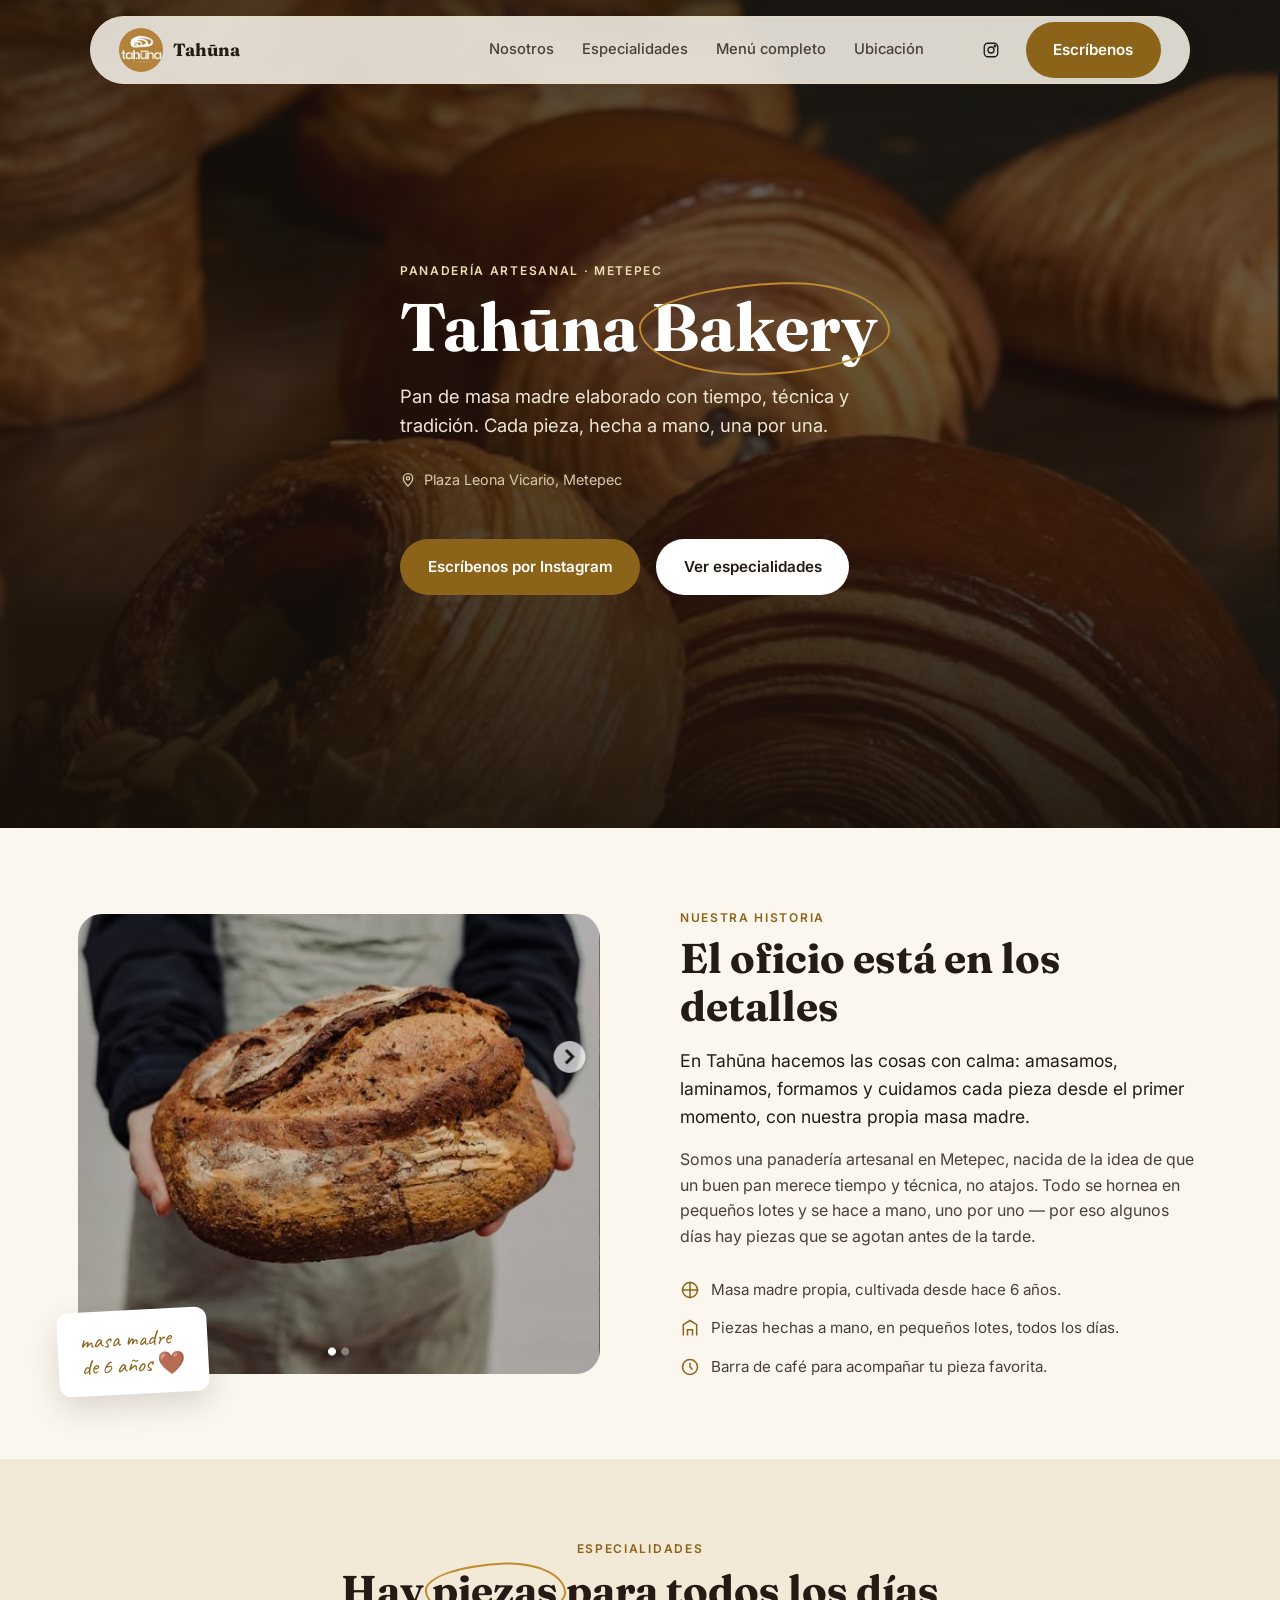
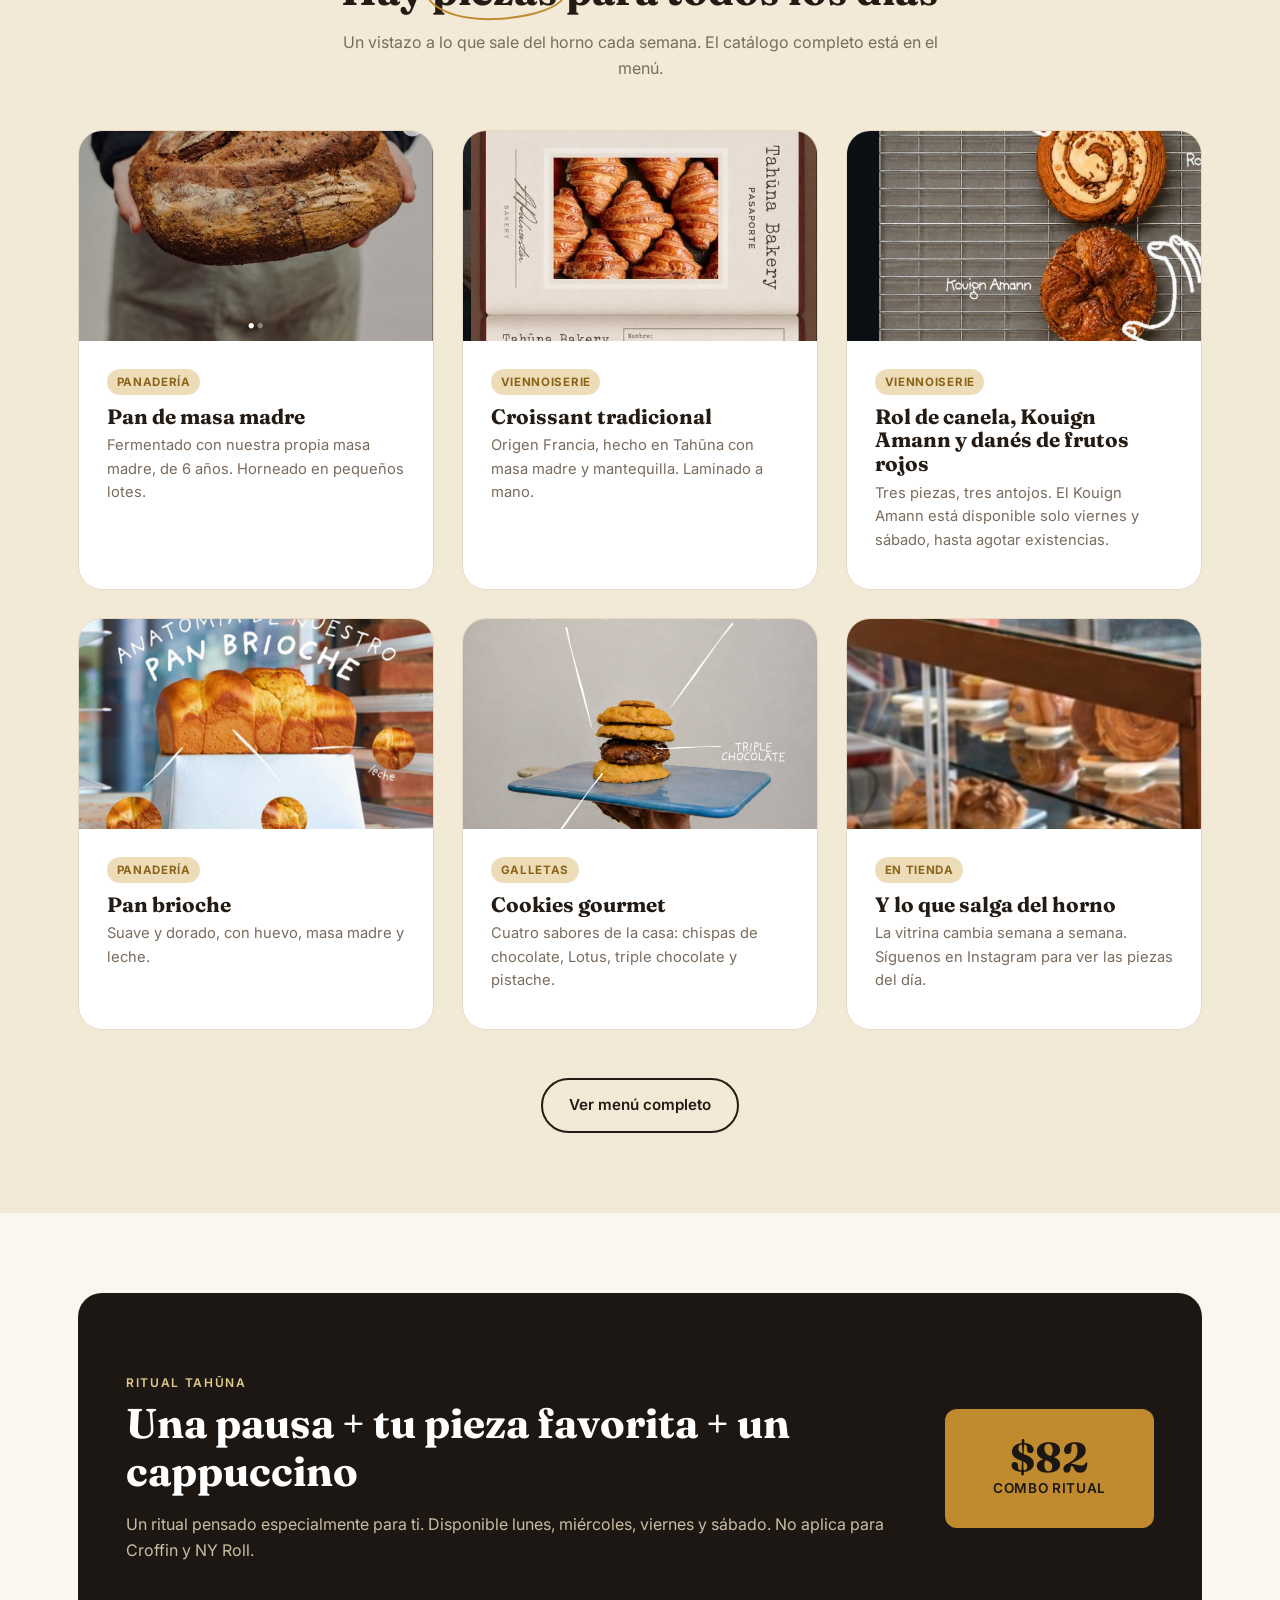
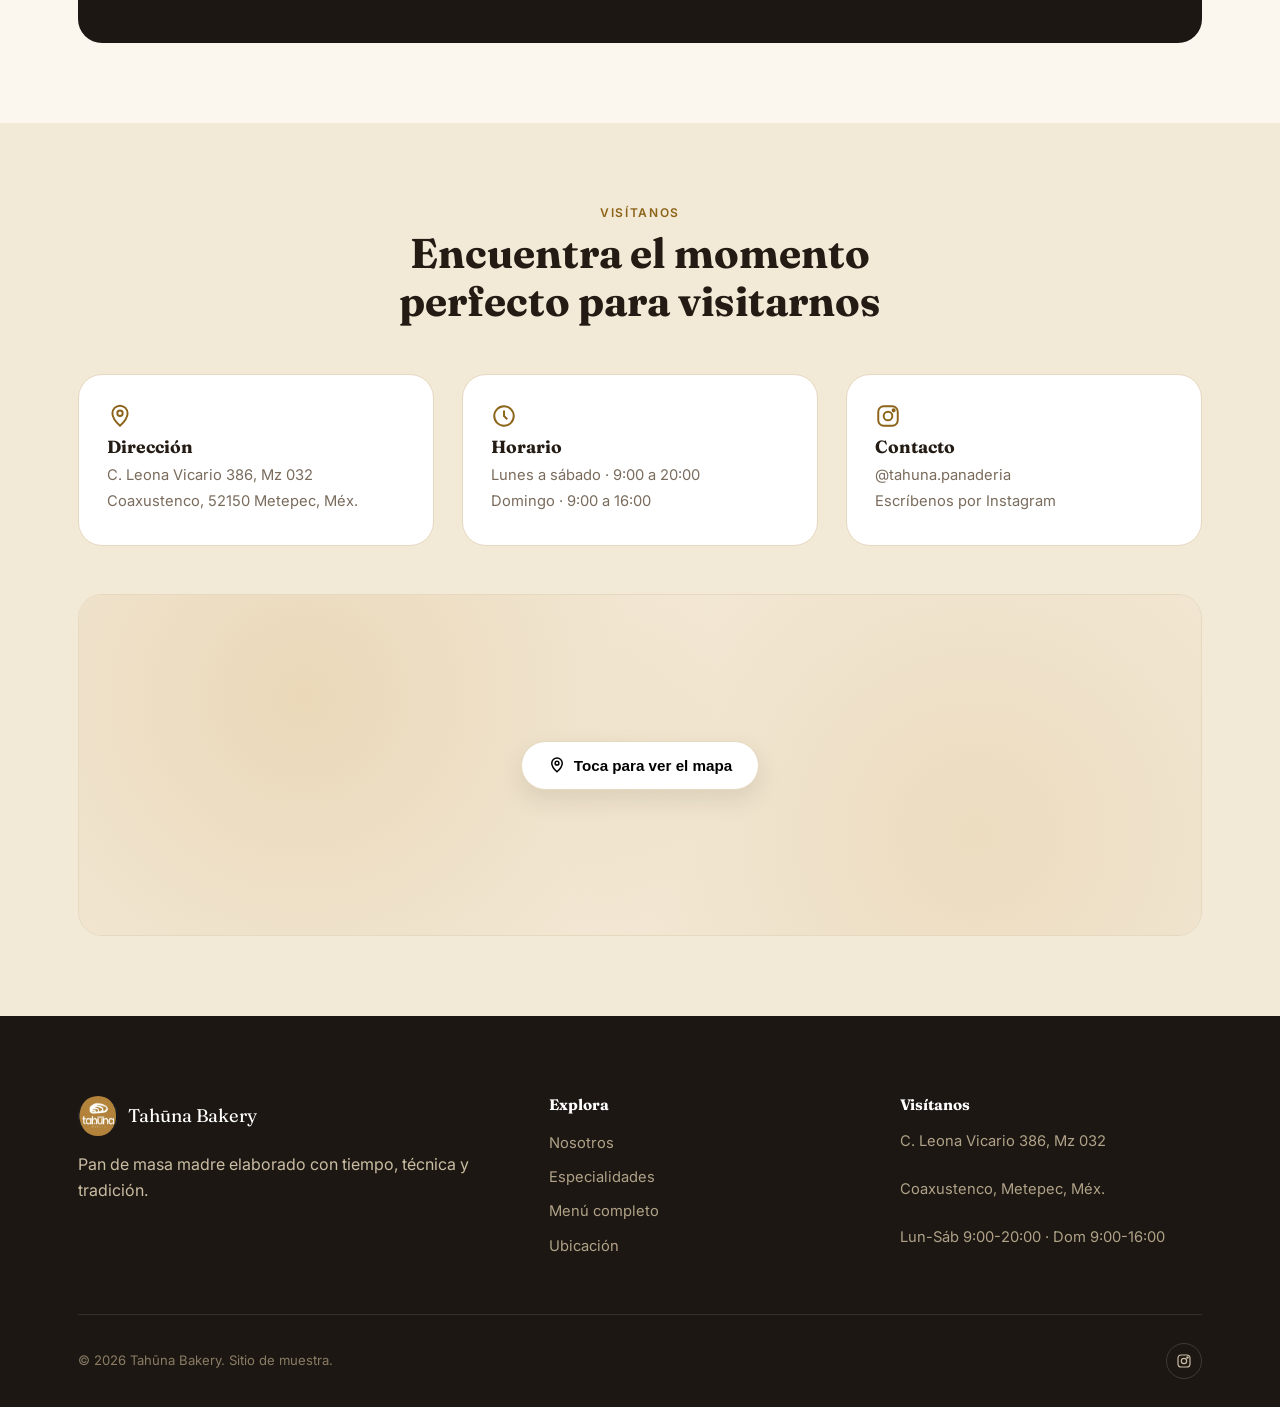
==== index.html @ 84d8efd6 "Sitio demo de Tahuna Bakery: landing + menú Panadería artesanal en Metepec (@tahuna.panaderia). Cont" ====
<meta charset="UTF-8">
<meta name="viewport" content="width=device-width, initial-scale=1.0">
<title>Tahūna Bakery — Panadería de Masa Madre en Metepec</title>

<link rel="preconnect" href="https://fonts.googleapis.com">
<link rel="preconnect" href="https://fonts.gstatic.com" crossorigin>
<link href="https://fonts.googleapis.com/css2?family=Fraunces:ital,wght@0,600;0,700;1,600&family=Inter:wght@400;500;600;700&family=Caveat:wght@600&display=swap" rel="stylesheet">

<meta name="description" content="Tahūna Bakery: pan de masa madre, viennoiserie y cookies artesanales hechos a mano en Plaza Leona Vicario, Metepec. Escríbenos por Instagram para pedidos.">

<link rel="canonical" href="https://tahuna-panaderia.a01771796.workers.dev/">

<meta property="og:type" content="website">
<meta property="og:site_name" content="Tahūna Bakery">
<meta property="og:title" content="Tahūna Bakery — Panadería de Masa Madre en Metepec">
<meta property="og:description" content="Pan de masa madre, viennoiserie y cookies artesanales hechos a mano en Metepec. Técnica y tradición en cada pieza.">
<meta property="og:url" content="https://tahuna-panaderia.a01771796.workers.dev/">
<meta property="og:image" content="https://tahuna-panaderia.a01771796.workers.dev/images/og-image.jpg">
<meta property="og:image:secure_url" content="https://tahuna-panaderia.a01771796.workers.dev/images/og-image.jpg">
<meta property="og:image:type" content="image/jpeg">
<meta property="og:image:width" content="1200">
<meta property="og:image:height" content="630">
<meta property="og:locale" content="es_MX">

<meta name="twitter:card" content="summary_large_image">
<meta name="twitter:title" content="Tahūna Bakery — Panadería de Masa Madre en Metepec">
<meta name="twitter:description" content="Pan de masa madre, viennoiserie y cookies artesanales hechos a mano en Metepec.">
<meta name="twitter:image" content="https://tahuna-panaderia.a01771796.workers.dev/images/og-image.jpg">

<link rel="icon" type="image/png" sizes="32x32" href="images/favicon-32.png">
<link rel="icon" type="image/png" sizes="64x64" href="images/favicon-64.png">
<link rel="apple-touch-icon" sizes="180x180" href="images/favicon-180.png">
<link rel="stylesheet" href="style.css">

<script type="application/ld+json">
{
  "@context": "https://schema.org",
  "@type": "Bakery",
  "name": "Tahūna Bakery",
  "image": "https://tahuna-panaderia.a01771796.workers.dev/images/og-image.jpg",
  "url": "https://tahuna-panaderia.a01771796.workers.dev/",
  "address": {
    "@type": "PostalAddress",
    "streetAddress": "C. Leona Vicario 386, Mz 032, Coaxustenco",
    "addressLocality": "Metepec",
    "addressRegion": "Estado de México",
    "postalCode": "52150",
    "addressCountry": "MX"
  },
  "geo": {
    "@type": "GeoCoordinates",
    "latitude": 19.2612492,
    "longitude": -99.6168241
  },
  "servesCuisine": ["Panadería", "Viennoiserie", "Café"],
  "openingHoursSpecification": [
    {
      "@type": "OpeningHoursSpecification",
      "dayOfWeek": ["Monday", "Tuesday", "Wednesday", "Thursday", "Friday", "Saturday"],
      "opens": "09:00",
      "closes": "20:00"
    },
    {
      "@type": "OpeningHoursSpecification",
      "dayOfWeek": ["Sunday"],
      "opens": "09:00",
      "closes": "16:00"
    }
  ],
  "sameAs": [
    "https://www.instagram.com/tahuna.panaderia/"
  ]
}
</script>

<body>

  <header class="site-header">
    <div class="container">
      <a href="#top" class="brand">
        <img src="images/logo.jpg" alt="Tahūna Bakery">
        <span>Tahūna</span>
      </a>

      <nav class="main-nav" id="main-nav">
        <ul class="nav-links">
          <li><a href="#nosotros">Nosotros</a></li>
          <li><a href="#catalogo">Especialidades</a></li>
          <li><a href="menu.html">Menú completo</a></li>
          <li><a href="#ubicacion">Ubicación</a></li>
        </ul>
        <div class="header-actions">
          <a class="social-icon" href="https://www.instagram.com/tahuna.panaderia/" target="_blank" rel="noopener" aria-label="Instagram de Tahūna Bakery">
            <svg viewBox="0 0 24 24" fill="none" stroke="currentColor" stroke-width="1.8"><rect x="3" y="3" width="18" height="18" rx="5"/><circle cx="12" cy="12" r="4"/><circle cx="17.2" cy="6.8" r="1"/></svg>
          </a>
          <a class="btn btn-primary" href="https://ig.me/m/tahuna.panaderia" target="_blank" rel="noopener">Escríbenos</a>
        </div>
      </nav>

      <button class="nav-toggle" id="nav-toggle" aria-expanded="false" aria-controls="main-nav" aria-label="Abrir menú">
        <span></span><span></span><span></span>
      </button>
    </div>
  </header>

  <main>

    <section class="hero" id="top">
      <img class="hero-bg" src="images/hero.jpg" alt="Selección de piezas de panadería artesanal Tahūna recién horneadas">
      <div class="container">
        <div class="hero-content">
          <span class="eyebrow">Panadería artesanal · Metepec</span>
          <h1>Tahūna <span class="doodle-word">Bakery</span></h1>
          <p class="hero-tagline">Pan de masa madre elaborado con tiempo, técnica y tradición. Cada pieza, hecha a mano, una por una.</p>
          <div class="hero-meta">
            <svg width="16" height="16" viewBox="0 0 24 24" fill="none" stroke="currentColor" stroke-width="2"><path d="M12 21s-7-6.2-7-11.5A7 7 0 0 1 19 9.5C19 14.8 12 21 12 21Z"/><circle cx="12" cy="9.5" r="2.5"/></svg>
            Plaza Leona Vicario, Metepec
          </div>
          <div class="hero-actions">
            <a class="btn btn-primary" href="https://ig.me/m/tahuna.panaderia" target="_blank" rel="noopener">Escríbenos por Instagram</a>
            <a class="btn btn-light" href="#catalogo">Ver especialidades</a>
          </div>
        </div>
      </div>
    </section>

    <section id="nosotros">
      <div class="container about-grid">
        <div class="about-media">
          <img src="images/sourdough.jpg" alt="Panadero de Tahūna Bakery sosteniendo una pieza de pan de masa madre recién horneada">
          <div class="about-badge">masa madre<br>de 6 años 🤎</div>
        </div>
        <div class="about-copy">
          <span class="eyebrow">Nuestra historia</span>
          <h2>El oficio está en los detalles</h2>
          <p class="lead">En Tahūna hacemos las cosas con calma: amasamos, laminamos, formamos y cuidamos cada pieza desde el primer momento, con nuestra propia masa madre.</p>
          <p>Somos una panadería artesanal en Metepec, nacida de la idea de que un buen pan merece tiempo y técnica, no atajos. Todo se hornea en pequeños lotes y se hace a mano, uno por uno — por eso algunos días hay piezas que se agotan antes de la tarde.</p>
          <ul class="about-facts">
            <li>
              <svg viewBox="0 0 24 24" fill="none" stroke="currentColor" stroke-width="1.8"><path d="M12 2v20M2 12h20"/><circle cx="12" cy="12" r="9"/></svg>
              Masa madre propia, cultivada desde hace 6 años.
            </li>
            <li>
              <svg viewBox="0 0 24 24" fill="none" stroke="currentColor" stroke-width="1.8"><path d="M4 21V8l8-5 8 5v13"/><path d="M9 21v-7h6v7"/></svg>
              Piezas hechas a mano, en pequeños lotes, todos los días.
            </li>
            <li>
              <svg viewBox="0 0 24 24" fill="none" stroke="currentColor" stroke-width="1.8"><circle cx="12" cy="12" r="9"/><path d="M12 7v5l3 3"/></svg>
              Barra de café para acompañar tu pieza favorita.
            </li>
          </ul>
        </div>
      </div>
    </section>

    <section class="section-panel" id="catalogo">
      <div class="container">
        <div class="section-head">
          <span class="eyebrow">Especialidades</span>
          <h2>Hay <span class="doodle-word">piezas</span> para todos los días</h2>
          <p>Un vistazo a lo que sale del horno cada semana. El catálogo completo está en el menú.</p>
        </div>

        <div class="catalog-grid">
          <article class="catalog-card">
            <div class="catalog-card-media">
              <img src="images/sourdough.jpg" alt="Pan de masa madre artesanal Tahūna" class="crop-low">
            </div>
            <div class="catalog-card-body">
              <span class="catalog-tag">Panadería</span>
              <h3>Pan de masa madre</h3>
              <p>Fermentado con nuestra propia masa madre, de 6 años. Horneado en pequeños lotes.</p>
            </div>
          </article>

          <article class="catalog-card">
            <div class="catalog-card-media">
              <img src="images/croissant-passport.jpg" alt="Croissant tradicional Tahūna, elaborado con masa madre, harina, mantequilla, agua, sal y levadura" class="crop-top">
            </div>
            <div class="catalog-card-body">
              <span class="catalog-tag">Viennoiserie</span>
              <h3>Croissant tradicional</h3>
              <p>Origen Francia, hecho en Tahūna con masa madre y mantequilla. Laminado a mano.</p>
            </div>
          </article>

          <article class="catalog-card">
            <div class="catalog-card-media">
              <img src="images/three-pastries.jpg" alt="Trío de la casa: rol de canela, Kouign Amann y danés de frutos rojos">
            </div>
            <div class="catalog-card-body">
              <span class="catalog-tag">Viennoiserie</span>
              <h3>Rol de canela, Kouign Amann y danés de frutos rojos</h3>
              <p>Tres piezas, tres antojos. El Kouign Amann está disponible solo viernes y sábado, hasta agotar existencias.</p>
            </div>
          </article>

          <article class="catalog-card">
            <div class="catalog-card-media">
              <img src="images/brioche.jpg" alt="Pan brioche Tahūna, hecho con huevo, masa madre y leche">
            </div>
            <div class="catalog-card-body">
              <span class="catalog-tag">Panadería</span>
              <h3>Pan brioche</h3>
              <p>Suave y dorado, con huevo, masa madre y leche.</p>
            </div>
          </article>

          <article class="catalog-card">
            <div class="catalog-card-media">
              <img src="images/cookies.jpg" alt="Cookies gourmet Tahūna: chispas de chocolate, Lotus, triple chocolate y pistache">
            </div>
            <div class="catalog-card-body">
              <span class="catalog-tag">Galletas</span>
              <h3>Cookies gourmet</h3>
              <p>Cuatro sabores de la casa: chispas de chocolate, Lotus, triple chocolate y pistache.</p>
            </div>
          </article>

          <article class="catalog-card">
            <div class="catalog-card-media">
              <img src="images/display-case.jpg" alt="Vitrina de Tahūna Bakery con piezas del día">
            </div>
            <div class="catalog-card-body">
              <span class="catalog-tag">En tienda</span>
              <h3>Y lo que salga del horno</h3>
              <p>La vitrina cambia semana a semana. Síguenos en Instagram para ver las piezas del día.</p>
            </div>
          </article>
        </div>

        <div class="catalog-cta">
          <a class="btn btn-secondary" href="menu.html">Ver menú completo</a>
        </div>
      </div>
    </section>

    <section>
      <div class="container">
        <div class="ritual">
          <div>
            <span class="eyebrow" style="color:#e3c98a">Ritual Tahūna</span>
            <h2>Una pausa + tu pieza favorita + un cappuccino</h2>
            <p>Un ritual pensado especialmente para ti. Disponible lunes, miércoles, viernes y sábado. No aplica para Croffin y NY Roll.</p>
          </div>
          <div class="ritual-price">
            <span class="amount">$82</span>
            <span class="label">combo ritual</span>
          </div>
        </div>
      </div>
    </section>

    <section class="section-panel" id="ubicacion">
      <div class="container">
        <div class="section-head">
          <span class="eyebrow">Visítanos</span>
          <h2>Encuentra el momento perfecto para visitarnos</h2>
        </div>

        <div class="location-grid">
          <div class="location-card">
            <svg viewBox="0 0 24 24" fill="none" stroke="currentColor" stroke-width="1.8"><path d="M12 21s-7-6.2-7-11.5A7 7 0 0 1 19 9.5C19 14.8 12 21 12 21Z"/><circle cx="12" cy="9.5" r="2.5"/></svg>
            <h3>Dirección</h3>
            <p>C. Leona Vicario 386, Mz 032</p>
            <p>Coaxustenco, 52150 Metepec, Méx.</p>
          </div>
          <div class="location-card">
            <svg viewBox="0 0 24 24" fill="none" stroke="currentColor" stroke-width="1.8"><circle cx="12" cy="12" r="9"/><path d="M12 7v5l3 3"/></svg>
            <h3>Horario</h3>
            <p>Lunes a sábado · 9:00 a 20:00</p>
            <p>Domingo · 9:00 a 16:00</p>
          </div>
          <div class="location-card">
            <svg viewBox="0 0 24 24" fill="none" stroke="currentColor" stroke-width="1.8"><rect x="3" y="3" width="18" height="18" rx="5"/><circle cx="12" cy="12" r="4"/><circle cx="17.2" cy="6.8" r="1"/></svg>
            <h3>Contacto</h3>
            <p><a href="https://www.instagram.com/tahuna.panaderia/" target="_blank" rel="noopener">@tahuna.panaderia</a></p>
            <p><a href="https://ig.me/m/tahuna.panaderia" target="_blank" rel="noopener">Escríbenos por Instagram</a></p>
          </div>
        </div>

        <div class="map-wrap">
          <div class="map-placeholder" id="map-placeholder">
            <button type="button" class="map-trigger" id="map-trigger">
              <svg width="18" height="18" viewBox="0 0 24 24" fill="none" stroke="currentColor" stroke-width="2"><path d="M12 21s-7-6.2-7-11.5A7 7 0 0 1 19 9.5C19 14.8 12 21 12 21Z"/><circle cx="12" cy="9.5" r="2.5"/></svg>
              Toca para ver el mapa
            </button>
          </div>
        </div>
      </div>
    </section>

  </main>

  <footer class="site-footer">
    <div class="container">
      <div class="footer-grid">
        <div>
          <div class="footer-brand">
            <img src="images/logo.jpg" alt="Tahūna Bakery">
            <span>Tahūna Bakery</span>
          </div>
          <p>Pan de masa madre elaborado con tiempo, técnica y tradición.</p>
        </div>
        <div class="footer-col">
          <h4>Explora</h4>
          <ul>
            <li><a href="#nosotros">Nosotros</a></li>
            <li><a href="#catalogo">Especialidades</a></li>
            <li><a href="menu.html">Menú completo</a></li>
            <li><a href="#ubicacion">Ubicación</a></li>
          </ul>
        </div>
        <div class="footer-col">
          <h4>Visítanos</h4>
          <ul>
            <li><p>C. Leona Vicario 386, Mz 032</p></li>
            <li><p>Coaxustenco, Metepec, Méx.</p></li>
            <li><p>Lun-Sáb 9:00-20:00 · Dom 9:00-16:00</p></li>
          </ul>
        </div>
      </div>
      <div class="footer-bottom">
        <span>© 2026 Tahūna Bakery. Sitio de muestra.</span>
        <div class="footer-social">
          <a href="https://www.instagram.com/tahuna.panaderia/" target="_blank" rel="noopener" aria-label="Instagram">
            <svg viewBox="0 0 24 24" fill="none" stroke="currentColor" stroke-width="1.8"><rect x="3" y="3" width="18" height="18" rx="5"/><circle cx="12" cy="12" r="4"/><circle cx="17.2" cy="6.8" r="1"/></svg>
          </a>
        </div>
      </div>
    </div>
  </footer>

  <script src="script.js"></script>
</body>
---- style.css ----
/* =========================================================
   Tahūna Bakery — design tokens
   Paleta tomada del logo real (@tahuna.panaderia): dorado mostaza,
   negro cálido, crema. Tipografía redefinida abajo.
   ========================================================= */
:root {
  --color-bg: #fbf7ef;
  --color-panel: #f3e9d7;
  --color-footer: #1c1712;
  --color-border: #e6d9bf;
  --color-heading: #241c14;
  --color-text: #4a4038;
  --color-text-soft: #7a6c5d;
  --color-white: #ffffff;

  --color-accent: #c08a2e;      /* decorativo, iconos, bordes — no usar en texto pequeño */
  --color-accent-dark: #8c6419; /* botones / links — contraste AA sobre claro y sobre blanco */
  --color-accent-soft: #eddcb8;

  --font-display: "Fraunces", "Georgia", serif;
  --font-body: "Inter", system-ui, -apple-system, sans-serif;
  --font-hand: "Caveat", "Segoe Print", cursive;

  --space-xs: 0.5rem;
  --space-sm: 1rem;
  --space-md: 1.75rem;
  --space-lg: 3rem;
  --space-xl: 5rem;

  --content-max: 1180px;
  --radius: 12px;
  --radius-lg: 24px;
  --transition: 0.25s ease;

  --header-gap: 1rem;
  --header-height: 68px;
  --header-clearance: calc(var(--header-height) + var(--header-gap) * 2 + 0.5rem);
}

* { box-sizing: border-box; }
html { scroll-behavior: smooth; }

body {
  margin: 0;
  background: var(--color-bg);
  color: var(--color-text);
  font-family: var(--font-body);
  line-height: 1.6;
  -webkit-font-smoothing: antialiased;
}

img { max-width: 100%; display: block; }

a { color: inherit; text-decoration: none; }

.container {
  max-width: var(--content-max);
  margin: 0 auto;
  padding: 0 var(--space-md);
}

h1, h2, h3, h4 {
  font-family: var(--font-display);
  color: var(--color-heading);
  line-height: 1.15;
  margin: 0 0 var(--space-sm);
}

h2 { font-size: clamp(1.9rem, 3.5vw, 2.6rem); }
h3 { font-size: 1.3rem; }

p { margin: 0 0 var(--space-sm); }

.eyebrow {
  display: inline-block;
  font-family: var(--font-body);
  font-weight: 600;
  letter-spacing: 0.14em;
  text-transform: uppercase;
  font-size: 0.75rem;
  color: var(--color-accent-dark);
  margin-bottom: var(--space-xs);
}

/* Trazo tipo marcador a mano, para resaltar una palabra clave en títulos */
.doodle-word {
  position: relative;
  display: inline-block;
}
.doodle-word::before {
  content: "";
  position: absolute;
  inset: -0.08em -0.18em -0.14em;
  border: 2px solid var(--color-accent);
  border-radius: 58% 42% 52% 48% / 44% 56% 44% 56%;
  transform: rotate(-2deg);
  pointer-events: none;
}

.btn {
  display: inline-flex;
  align-items: center;
  gap: 0.5rem;
  padding: 0.85rem 1.6rem;
  border-radius: 999px;
  font-weight: 600;
  font-size: 0.95rem;
  border: 2px solid transparent;
  cursor: pointer;
  transition: transform var(--transition), background var(--transition), border-color var(--transition), color var(--transition);
  white-space: nowrap;
}
.btn:hover { transform: translateY(-2px); }

.btn-primary {
  background: var(--color-accent-dark);
  color: var(--color-white);
}
.btn-primary:hover { background: #74500f; }

.btn-secondary {
  background: transparent;
  border-color: var(--color-heading);
  color: var(--color-heading);
}
.btn-secondary:hover { background: var(--color-heading); color: var(--color-white); }

.btn-light {
  background: var(--color-white);
  color: var(--color-heading);
}

/* =========================================================
   Header — pill flotante
   ========================================================= */
.site-header {
  position: fixed;
  top: var(--header-gap);
  left: 50%;
  transform: translateX(-50%);
  z-index: 100;
  width: calc(100% - 2rem);
  max-width: 1100px;
  height: var(--header-height);
  background: rgba(251, 247, 239, 0.85);
  backdrop-filter: blur(10px);
  -webkit-backdrop-filter: blur(10px);
  border: 1px solid var(--color-border);
  border-radius: 999px;
  box-shadow: 0 8px 30px rgba(36, 28, 20, 0.08);
}

.site-header .container {
  height: 100%;
  display: flex;
  align-items: center;
  justify-content: space-between;
  gap: var(--space-sm);
}

.brand {
  display: flex;
  align-items: center;
  gap: 0.6rem;
  font-family: var(--font-display);
  font-weight: 700;
  font-size: 1.1rem;
  color: var(--color-heading);
  flex-shrink: 0;
}
.brand img {
  width: 44px;
  height: 44px;
  border-radius: 50%;
  object-fit: cover;
}

.main-nav {
  display: flex;
  align-items: center;
  gap: var(--space-lg);
}
.nav-links {
  display: flex;
  gap: var(--space-md);
  list-style: none;
  margin: 0;
  padding: 0;
}
.nav-links a {
  font-size: 0.92rem;
  font-weight: 500;
  color: var(--color-text);
  transition: color var(--transition);
}
.nav-links a:hover { color: var(--color-accent-dark); }

.header-actions {
  display: flex;
  align-items: center;
  gap: var(--space-sm);
  flex-shrink: 0;
}

.social-icon {
  display: inline-flex;
  align-items: center;
  justify-content: center;
  width: 38px;
  height: 38px;
  border-radius: 50%;
  border: 1px solid var(--color-border);
  color: var(--color-heading);
  transition: background var(--transition), color var(--transition), border-color var(--transition);
}
.social-icon:hover { background: var(--color-heading); color: var(--color-white); border-color: var(--color-heading); }
.social-icon svg { width: 18px; height: 18px; }

.nav-toggle {
  display: none;
  width: 42px;
  height: 42px;
  border-radius: 50%;
  border: 1px solid var(--color-border);
  background: transparent;
  flex-direction: column;
  align-items: center;
  justify-content: center;
  gap: 5px;
  cursor: pointer;
}
.nav-toggle span {
  width: 18px;
  height: 2px;
  background: var(--color-heading);
  border-radius: 2px;
  transition: transform var(--transition), opacity var(--transition);
}
.nav-toggle[aria-expanded="true"] span:nth-child(1) { transform: translateY(7px) rotate(45deg); }
.nav-toggle[aria-expanded="true"] span:nth-child(2) { opacity: 0; }
.nav-toggle[aria-expanded="true"] span:nth-child(3) { transform: translateY(-7px) rotate(-45deg); }

@media (max-width: 860px) {
  .main-nav {
    position: fixed;
    top: calc(var(--header-clearance));
    left: 1rem;
    right: 1rem;
    background: var(--color-bg);
    border: 1px solid var(--color-border);
    border-radius: var(--radius-lg);
    box-shadow: 0 20px 40px rgba(36, 28, 20, 0.15);
    flex-direction: column;
    align-items: stretch;
    padding: var(--space-md);
    gap: var(--space-md);
    opacity: 0;
    visibility: hidden;
    transform: translateY(-8px);
    transition: opacity var(--transition), transform var(--transition), visibility var(--transition);
  }
  .main-nav.is-open {
    opacity: 1;
    visibility: visible;
    transform: translateY(0);
  }
  .nav-links {
    flex-direction: column;
    gap: var(--space-sm);
  }
  .nav-links a { display: block; padding: 0.4rem 0; font-size: 1.05rem; }
  .header-actions { flex-direction: column; align-items: stretch; }
  .header-actions .btn { justify-content: center; }
  .nav-toggle { display: flex; }
}

/* =========================================================
   Hero
   ========================================================= */
.hero {
  position: relative;
  min-height: 92vh;
  display: flex;
  align-items: center;
  padding-top: var(--header-clearance);
  color: var(--color-white);
  overflow: hidden;
  background: var(--color-footer);
}
.hero-bg {
  position: absolute;
  inset: 0;
  width: 100%;
  height: 100%;
  object-fit: cover;
  object-position: center 35%;
  opacity: 0.55;
}
.hero::after {
  content: "";
  position: absolute;
  inset: 0;
  background: linear-gradient(180deg, rgba(20, 15, 10, 0.55) 0%, rgba(20, 15, 10, 0.35) 40%, rgba(20, 15, 10, 0.85) 100%);
}
.hero .container { position: relative; z-index: 2; }
.hero-content { max-width: 620px; padding: var(--space-lg) 0; }
.hero .eyebrow { color: var(--color-accent-soft); }
.hero h1 {
  color: var(--color-white);
  font-size: clamp(2.6rem, 6vw, 4.2rem);
  margin-bottom: var(--space-sm);
}
.hero-tagline {
  font-size: 1.15rem;
  color: #efe6d4;
  max-width: 480px;
  margin-bottom: var(--space-md);
}
.hero-meta {
  display: flex;
  align-items: center;
  gap: 0.5rem;
  font-size: 0.9rem;
  color: #d8c9ac;
  margin-bottom: var(--space-lg);
}
.hero-actions { display: flex; flex-wrap: wrap; gap: var(--space-sm); }

/* =========================================================
   Secciones generales
   ========================================================= */
section { padding: var(--space-xl) 0; }
.section-panel { background: var(--color-panel); }

.section-head {
  max-width: 620px;
  margin: 0 auto var(--space-lg);
  text-align: center;
}
.section-head p { color: var(--color-text-soft); }

/* Nosotros */
.about-grid {
  display: grid;
  grid-template-columns: 1fr 1fr;
  gap: var(--space-xl);
  align-items: center;
}
.about-media { position: relative; }
.about-media img {
  border-radius: var(--radius-lg);
  width: 100%;
  height: 460px;
  object-fit: cover;
  object-position: center 100%;
}
.about-badge {
  position: absolute;
  bottom: -1.25rem;
  left: -1.25rem;
  background: var(--color-white);
  border-radius: var(--radius);
  box-shadow: 0 12px 30px rgba(36, 28, 20, 0.15);
  padding: 1rem 1.4rem;
  max-width: 220px;
  font-family: var(--font-hand);
  font-size: 1.4rem;
  color: var(--color-accent-dark);
  line-height: 1.15;
  transform: rotate(-3deg);
}
.about-copy .lead { font-size: 1.1rem; color: var(--color-heading); }
.about-facts {
  list-style: none;
  margin: var(--space-md) 0 0;
  padding: 0;
  display: grid;
  gap: 0.9rem;
}
.about-facts li {
  display: flex;
  gap: 0.7rem;
  align-items: flex-start;
  font-size: 0.95rem;
  color: var(--color-text);
}
.about-facts svg {
  flex-shrink: 0;
  width: 20px;
  height: 20px;
  color: var(--color-accent-dark);
  margin-top: 2px;
}

/* Catálogo / especialidades */
.catalog-grid {
  display: grid;
  grid-template-columns: repeat(3, 1fr);
  gap: var(--space-md);
}
.catalog-card {
  background: var(--color-white);
  border: 1px solid var(--color-border);
  border-radius: var(--radius-lg);
  overflow: hidden;
  transition: transform var(--transition), box-shadow var(--transition);
}
.catalog-card:hover { transform: translateY(-4px); box-shadow: 0 16px 34px rgba(36, 28, 20, 0.12); }
.catalog-card-media { height: 210px; overflow: hidden; background: var(--color-panel); }
.catalog-card-media img { width: 100%; height: 100%; object-fit: cover; }
.catalog-card-media img.crop-low { object-position: center 100%; }
.catalog-card-media img.crop-top { object-position: center 15%; }
.catalog-card-body { padding: var(--space-md); }
.catalog-card-body h3 { margin-bottom: 0.35rem; }
.catalog-card-body p { color: var(--color-text-soft); font-size: 0.92rem; margin-bottom: 0.5rem; }
.catalog-tag {
  display: inline-block;
  font-size: 0.72rem;
  font-weight: 700;
  letter-spacing: 0.06em;
  text-transform: uppercase;
  color: var(--color-accent-dark);
  background: var(--color-accent-soft);
  padding: 0.25rem 0.6rem;
  border-radius: 999px;
  margin-bottom: 0.6rem;
}

.catalog-cta { text-align: center; margin-top: var(--space-lg); }

/* Ritual callout */
.ritual {
  background: var(--color-footer);
  color: var(--color-white);
  border-radius: var(--radius-lg);
  padding: var(--space-xl) var(--space-lg);
  display: grid;
  grid-template-columns: 1fr auto;
  gap: var(--space-lg);
  align-items: center;
}
.ritual h2 { color: var(--color-white); }
.ritual p { color: #cbbda3; margin-bottom: 0; }
.ritual-price {
  text-align: center;
  background: var(--color-accent);
  color: var(--color-footer);
  border-radius: var(--radius);
  padding: var(--space-md) var(--space-lg);
}
.ritual-price .amount {
  display: block;
  font-family: var(--font-display);
  font-size: 2.6rem;
  font-weight: 700;
  line-height: 1;
}
.ritual-price .label { font-size: 0.85rem; font-weight: 600; text-transform: uppercase; letter-spacing: 0.05em; }

/* Ubicación */
.location-grid {
  display: grid;
  grid-template-columns: repeat(3, 1fr);
  gap: var(--space-md);
  margin-bottom: var(--space-lg);
}
.location-card {
  background: var(--color-white);
  border: 1px solid var(--color-border);
  border-radius: var(--radius-lg);
  padding: var(--space-md);
}
.location-card svg { width: 26px; height: 26px; color: var(--color-accent-dark); margin-bottom: var(--space-xs); }
.location-card h3 { margin-bottom: 0.4rem; font-size: 1.1rem; }
.location-card p { color: var(--color-text-soft); font-size: 0.92rem; margin-bottom: 0.2rem; }

.map-wrap {
  border-radius: var(--radius-lg);
  overflow: hidden;
  border: 1px solid var(--color-border);
}
.map-placeholder {
  height: 340px;
  display: flex;
  align-items: center;
  justify-content: center;
  background: var(--color-panel);
  background-image: radial-gradient(circle at 20% 30%, rgba(192, 138, 46, 0.18), transparent 45%), radial-gradient(circle at 80% 70%, rgba(192, 138, 46, 0.14), transparent 45%);
}
.map-trigger {
  background: var(--color-white);
  border: 1px solid var(--color-border);
  border-radius: 999px;
  padding: 0.9rem 1.6rem;
  font-weight: 600;
  font-size: 0.95rem;
  cursor: pointer;
  display: inline-flex;
  align-items: center;
  gap: 0.5rem;
  box-shadow: 0 10px 24px rgba(36, 28, 20, 0.1);
  transition: transform var(--transition);
}
.map-trigger:hover { transform: translateY(-2px); }
.map-wrap iframe { display: block; width: 100%; }

/* Footer */
.site-footer {
  background: var(--color-footer);
  color: #cbbda3;
  padding: var(--space-xl) 0 var(--space-md);
}
.footer-grid {
  display: grid;
  grid-template-columns: 1.4fr 1fr 1fr;
  gap: var(--space-lg);
  padding-bottom: var(--space-lg);
  border-bottom: 1px solid rgba(255, 255, 255, 0.1);
}
.footer-brand { display: flex; align-items: center; gap: 0.6rem; margin-bottom: var(--space-sm); }
.footer-brand img { width: 40px; height: 40px; border-radius: 50%; }
.footer-brand span { font-family: var(--font-display); font-size: 1.15rem; color: var(--color-white); }
.footer-col h4 { color: var(--color-white); font-size: 0.95rem; margin-bottom: var(--space-sm); }
.footer-col ul { list-style: none; margin: 0; padding: 0; display: grid; gap: 0.55rem; }
.footer-col a, .footer-col p { color: #b0a288; font-size: 0.92rem; }
.footer-col a:hover { color: var(--color-accent); }
.footer-bottom {
  padding-top: var(--space-md);
  display: flex;
  justify-content: space-between;
  align-items: center;
  flex-wrap: wrap;
  gap: 0.5rem;
  font-size: 0.82rem;
  color: #8a7c65;
}
.footer-social { display: flex; gap: 0.7rem; }
.footer-social a {
  width: 36px; height: 36px;
  border-radius: 50%;
  border: 1px solid rgba(255, 255, 255, 0.15);
  display: inline-flex; align-items: center; justify-content: center;
}
.footer-social svg { width: 16px; height: 16px; color: #cbbda3; }
.footer-social a:hover { background: var(--color-accent); border-color: var(--color-accent); }

/* =========================================================
   menu.html — categorías
   ========================================================= */
.menu-hero {
  padding-top: var(--header-clearance);
  padding-bottom: var(--space-lg);
  text-align: center;
  background: var(--color-panel);
}
.menu-category { margin-bottom: var(--space-xl); }
.menu-category-head {
  display: flex;
  align-items: baseline;
  justify-content: space-between;
  gap: var(--space-sm);
  border-bottom: 2px solid var(--color-border);
  padding-bottom: var(--space-xs);
  margin-bottom: var(--space-md);
}
.menu-category-head h2 { margin-bottom: 0; font-size: 1.6rem; }
.menu-category-note { font-size: 0.85rem; color: var(--color-text-soft); }
.menu-items { display: grid; grid-template-columns: 1fr 1fr; gap: var(--space-md) var(--space-lg); }
.menu-item { display: flex; justify-content: space-between; gap: var(--space-sm); align-items: baseline; }
.menu-item-name { font-weight: 600; color: var(--color-heading); }
.menu-item-desc { display: block; font-weight: 400; color: var(--color-text-soft); font-size: 0.85rem; margin-top: 0.15rem; }
.menu-item-price { font-family: var(--font-display); color: var(--color-accent-dark); font-weight: 700; white-space: nowrap; }
.menu-item-price.pending { font-family: var(--font-body); font-weight: 500; font-size: 0.78rem; color: var(--color-text-soft); font-style: italic; }

.menu-callout {
  background: var(--color-white);
  border: 1px dashed var(--color-border);
  border-radius: var(--radius);
  padding: var(--space-sm) var(--space-md);
  font-size: 0.88rem;
  color: var(--color-text-soft);
  margin-top: var(--space-md);
}

/* =========================================================
   Responsive
   ========================================================= */
@media (max-width: 980px) {
  .about-grid { grid-template-columns: 1fr; }
  .about-media img { height: 340px; }
  .catalog-grid { grid-template-columns: repeat(2, 1fr); }
  .location-grid { grid-template-columns: 1fr 1fr; }
  .footer-grid { grid-template-columns: 1fr 1fr; }
  .ritual { grid-template-columns: 1fr; text-align: center; }
}

@media (max-width: 640px) {
  section { padding: var(--space-lg) 0; }
  .catalog-grid { grid-template-columns: 1fr; }
  .location-grid { grid-template-columns: 1fr; }
  .footer-grid { grid-template-columns: 1fr; gap: var(--space-md); }
  .footer-bottom { flex-direction: column; align-items: flex-start; }
  .hero { min-height: 100vh; }
  .hero-actions { flex-direction: column; align-items: stretch; }
  .hero-actions .btn { justify-content: center; }
  .ritual-price { padding: var(--space-md); }
  .ritual-price .amount { font-size: 2.2rem; }
  .menu-items { grid-template-columns: 1fr; }
  .about-badge { position: static; transform: none; margin-top: var(--space-sm); }
}

@media (max-width: 400px) {
  .container { padding: 0 var(--space-sm); }
  .brand span { display: none; }
  h2 { font-size: 1.6rem; }
}
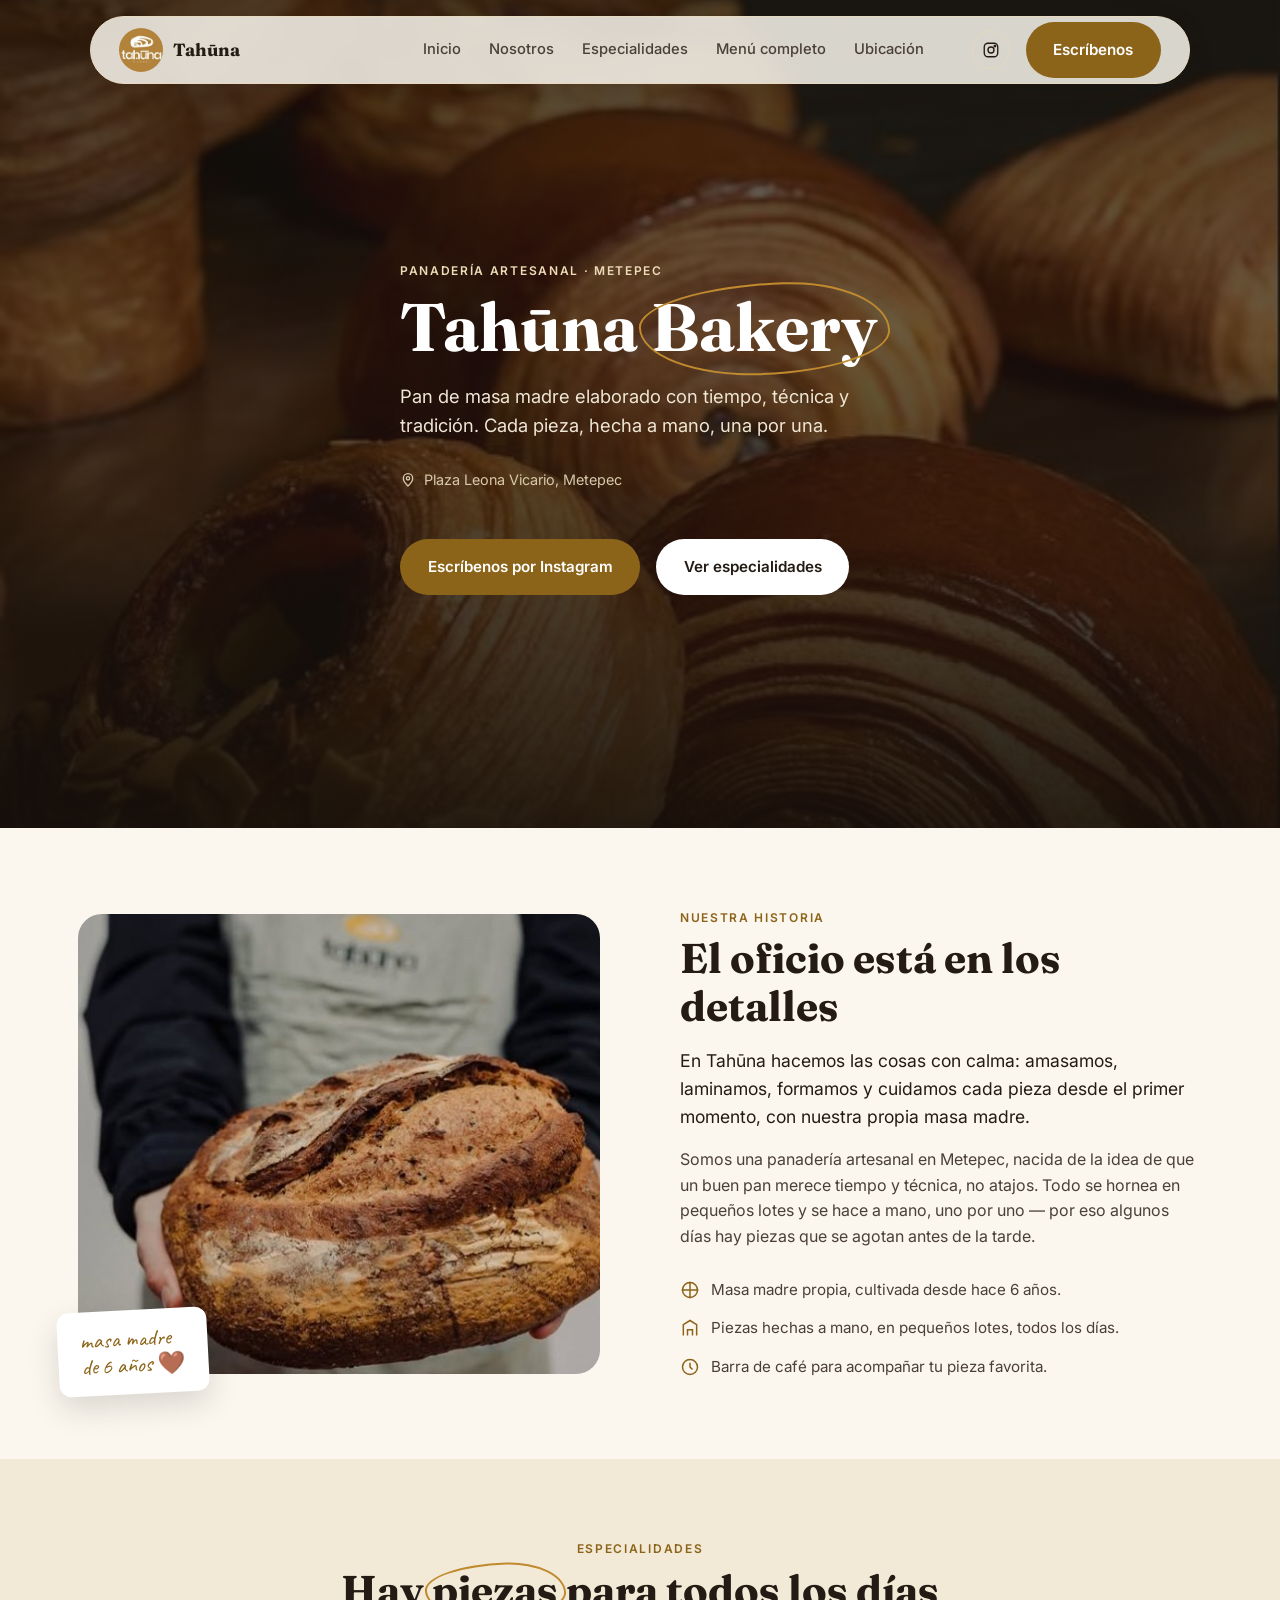
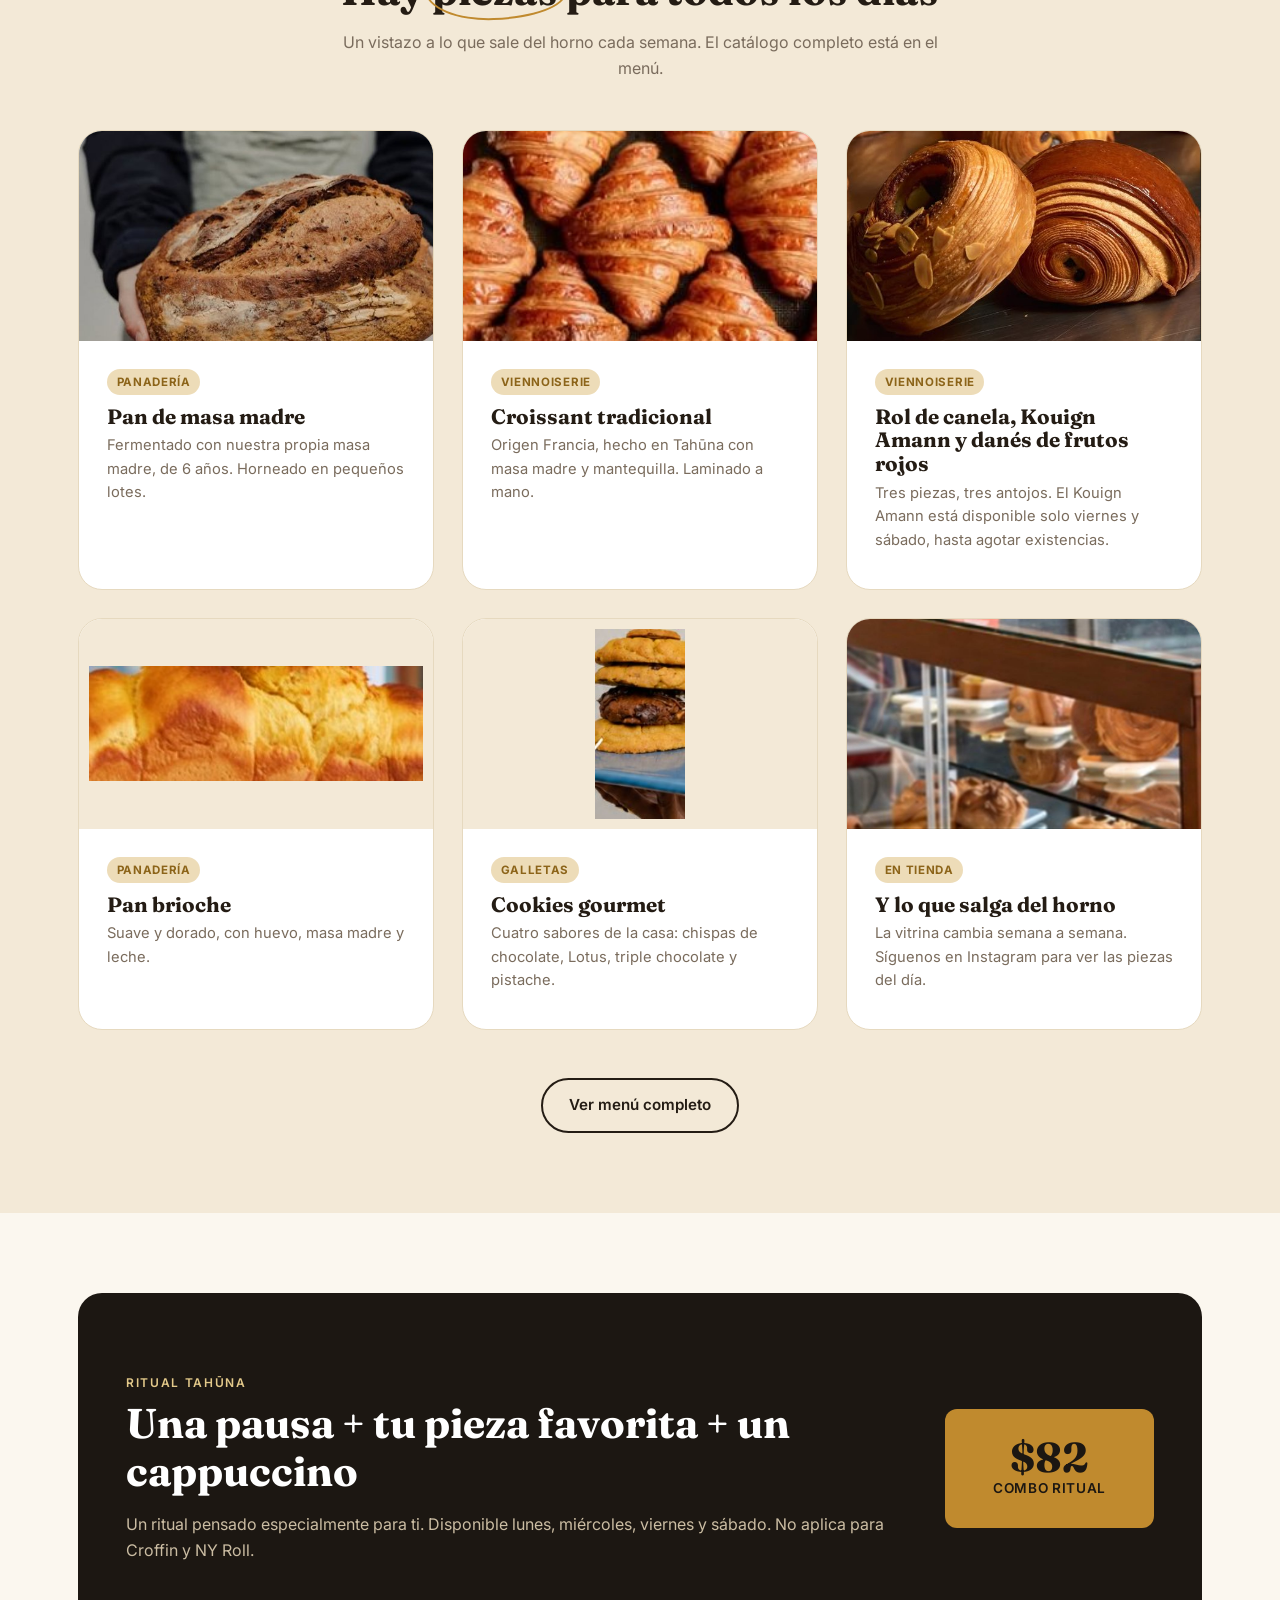
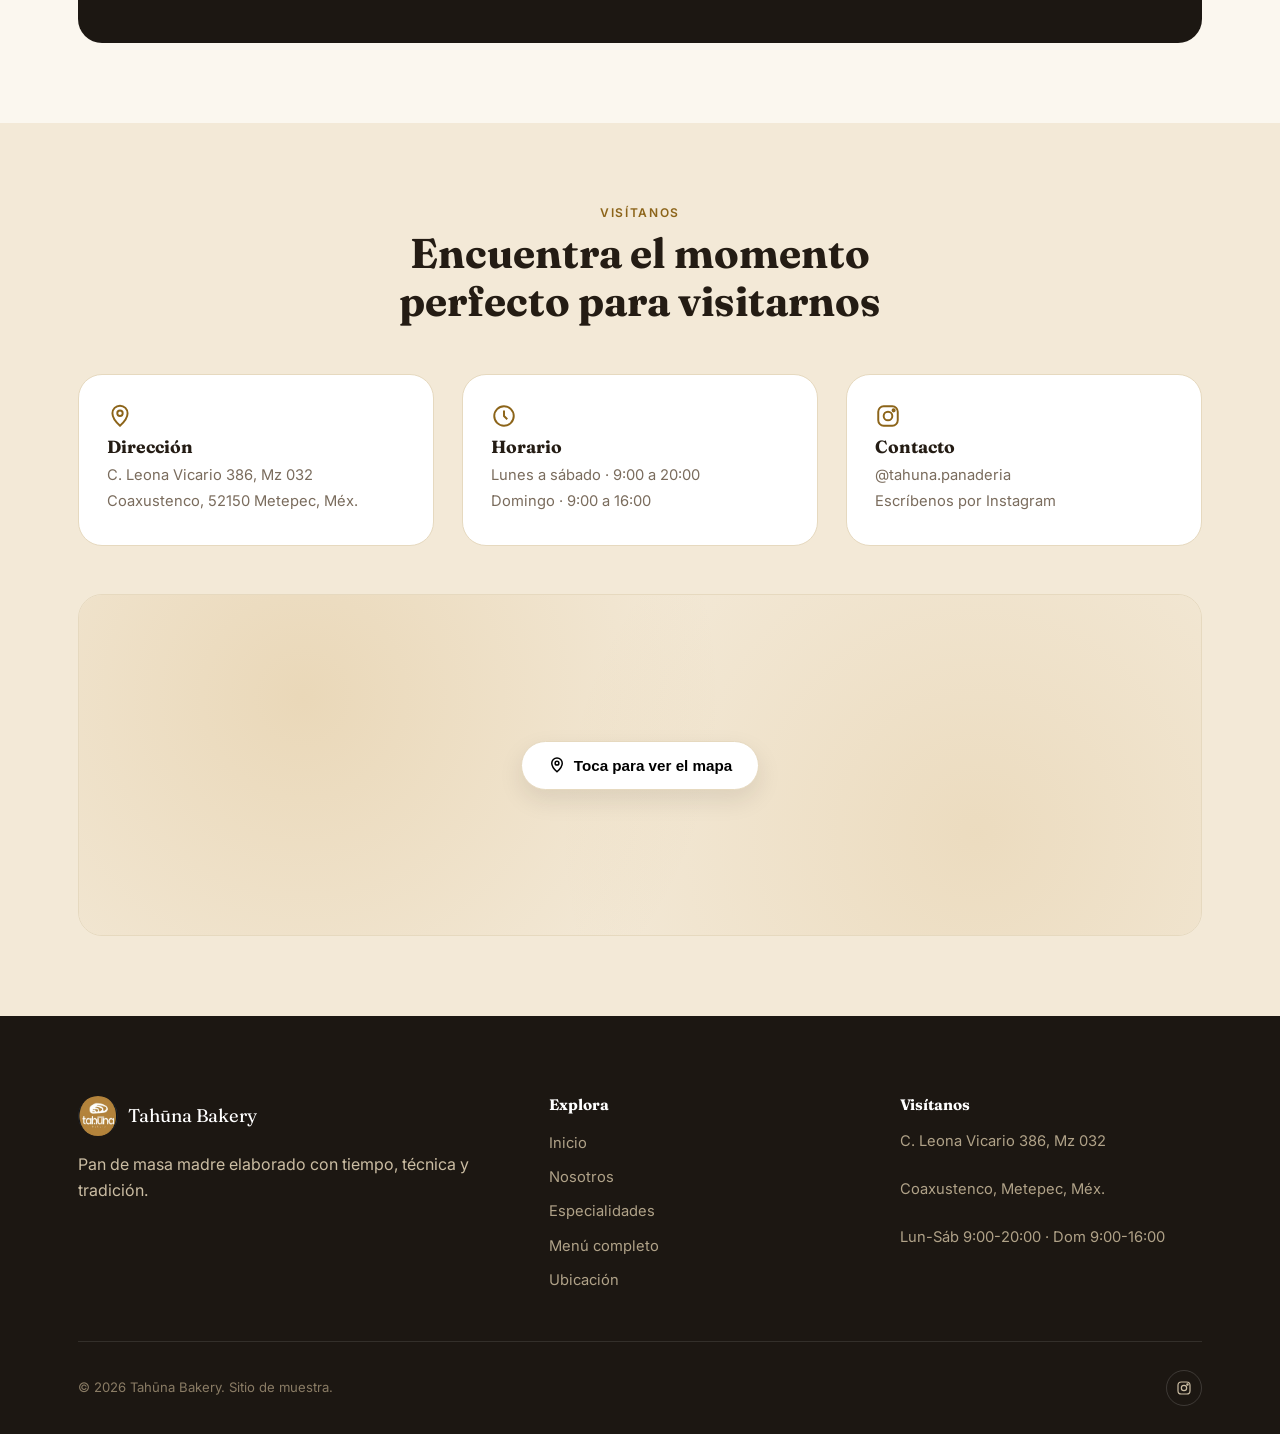
==== commit 4a0a4386: "Corrige nav móvil, botón de Instagram roto y fotos con marca de carrusel - Agrega "Inicio" al nav (d" ====
--- a/index.html
+++ b/index.html
@@ -84,6 +84,7 @@
 
       <nav class="main-nav" id="main-nav">
         <ul class="nav-links">
+          <li><a href="#top">Inicio</a></li>
           <li><a href="#nosotros">Nosotros</a></li>
           <li><a href="#catalogo">Especialidades</a></li>
           <li><a href="menu.html">Menú completo</a></li>
@@ -93,7 +94,7 @@
           <a class="social-icon" href="https://www.instagram.com/tahuna.panaderia/" target="_blank" rel="noopener" aria-label="Instagram de Tahūna Bakery">
             <svg viewBox="0 0 24 24" fill="none" stroke="currentColor" stroke-width="1.8"><rect x="3" y="3" width="18" height="18" rx="5"/><circle cx="12" cy="12" r="4"/><circle cx="17.2" cy="6.8" r="1"/></svg>
           </a>
-          <a class="btn btn-primary" href="https://ig.me/m/tahuna.panaderia" target="_blank" rel="noopener">Escríbenos</a>
+          <a class="btn btn-primary" href="https://www.instagram.com/tahuna.panaderia/" target="_blank" rel="noopener">Escríbenos</a>
         </div>
       </nav>
 
@@ -117,7 +118,7 @@
             Plaza Leona Vicario, Metepec
           </div>
           <div class="hero-actions">
-            <a class="btn btn-primary" href="https://ig.me/m/tahuna.panaderia" target="_blank" rel="noopener">Escríbenos por Instagram</a>
+            <a class="btn btn-primary" href="https://www.instagram.com/tahuna.panaderia/" target="_blank" rel="noopener">Escríbenos por Instagram</a>
             <a class="btn btn-light" href="#catalogo">Ver especialidades</a>
           </div>
         </div>
@@ -164,7 +165,7 @@
         <div class="catalog-grid">
           <article class="catalog-card">
             <div class="catalog-card-media">
-              <img src="images/sourdough.jpg" alt="Pan de masa madre artesanal Tahūna" class="crop-low">
+              <img src="images/sourdough.jpg" alt="Pan de masa madre artesanal Tahūna">
             </div>
             <div class="catalog-card-body">
               <span class="catalog-tag">Panadería</span>
@@ -175,7 +176,7 @@
 
           <article class="catalog-card">
             <div class="catalog-card-media">
-              <img src="images/croissant-passport.jpg" alt="Croissant tradicional Tahūna, elaborado con masa madre, harina, mantequilla, agua, sal y levadura" class="crop-top">
+              <img src="images/croissant.jpg" alt="Croissants tradicionales Tahūna recién horneados">
             </div>
             <div class="catalog-card-body">
               <span class="catalog-tag">Viennoiserie</span>
@@ -186,7 +187,7 @@
 
           <article class="catalog-card">
             <div class="catalog-card-media">
-              <img src="images/three-pastries.jpg" alt="Trío de la casa: rol de canela, Kouign Amann y danés de frutos rojos">
+              <img src="images/trio.jpg" alt="Piezas de viennoiserie Tahūna laminadas a mano">
             </div>
             <div class="catalog-card-body">
               <span class="catalog-tag">Viennoiserie</span>
@@ -197,7 +198,7 @@
 
           <article class="catalog-card">
             <div class="catalog-card-media">
-              <img src="images/brioche.jpg" alt="Pan brioche Tahūna, hecho con huevo, masa madre y leche">
+              <img src="images/brioche.jpg" alt="Pan brioche Tahūna, hecho con huevo, masa madre y leche" class="fit-contain">
             </div>
             <div class="catalog-card-body">
               <span class="catalog-tag">Panadería</span>
@@ -208,7 +209,7 @@
 
           <article class="catalog-card">
             <div class="catalog-card-media">
-              <img src="images/cookies.jpg" alt="Cookies gourmet Tahūna: chispas de chocolate, Lotus, triple chocolate y pistache">
+              <img src="images/cookies.jpg" alt="Cookies gourmet Tahūna en capas, recién horneadas" class="fit-contain">
             </div>
             <div class="catalog-card-body">
               <span class="catalog-tag">Galletas</span>
@@ -275,7 +276,7 @@
             <svg viewBox="0 0 24 24" fill="none" stroke="currentColor" stroke-width="1.8"><rect x="3" y="3" width="18" height="18" rx="5"/><circle cx="12" cy="12" r="4"/><circle cx="17.2" cy="6.8" r="1"/></svg>
             <h3>Contacto</h3>
             <p><a href="https://www.instagram.com/tahuna.panaderia/" target="_blank" rel="noopener">@tahuna.panaderia</a></p>
-            <p><a href="https://ig.me/m/tahuna.panaderia" target="_blank" rel="noopener">Escríbenos por Instagram</a></p>
+            <p><a href="https://www.instagram.com/tahuna.panaderia/" target="_blank" rel="noopener">Escríbenos por Instagram</a></p>
           </div>
         </div>
 
@@ -305,6 +306,7 @@
         <div class="footer-col">
           <h4>Explora</h4>
           <ul>
+            <li><a href="#top">Inicio</a></li>
             <li><a href="#nosotros">Nosotros</a></li>
             <li><a href="#catalogo">Especialidades</a></li>
             <li><a href="menu.html">Menú completo</a></li>
--- a/style.css
+++ b/style.css
@@ -352,7 +352,6 @@
   width: 100%;
   height: 460px;
   object-fit: cover;
-  object-position: center 100%;
 }
 .about-badge {
   position: absolute;
@@ -408,8 +407,7 @@
 .catalog-card:hover { transform: translateY(-4px); box-shadow: 0 16px 34px rgba(36, 28, 20, 0.12); }
 .catalog-card-media { height: 210px; overflow: hidden; background: var(--color-panel); }
 .catalog-card-media img { width: 100%; height: 100%; object-fit: cover; }
-.catalog-card-media img.crop-low { object-position: center 100%; }
-.catalog-card-media img.crop-top { object-position: center 15%; }
+.catalog-card-media img.fit-contain { object-fit: contain; padding: 10px; }
 .catalog-card-body { padding: var(--space-md); }
 .catalog-card-body h3 { margin-bottom: 0.35rem; }
 .catalog-card-body p { color: var(--color-text-soft); font-size: 0.92rem; margin-bottom: 0.5rem; }
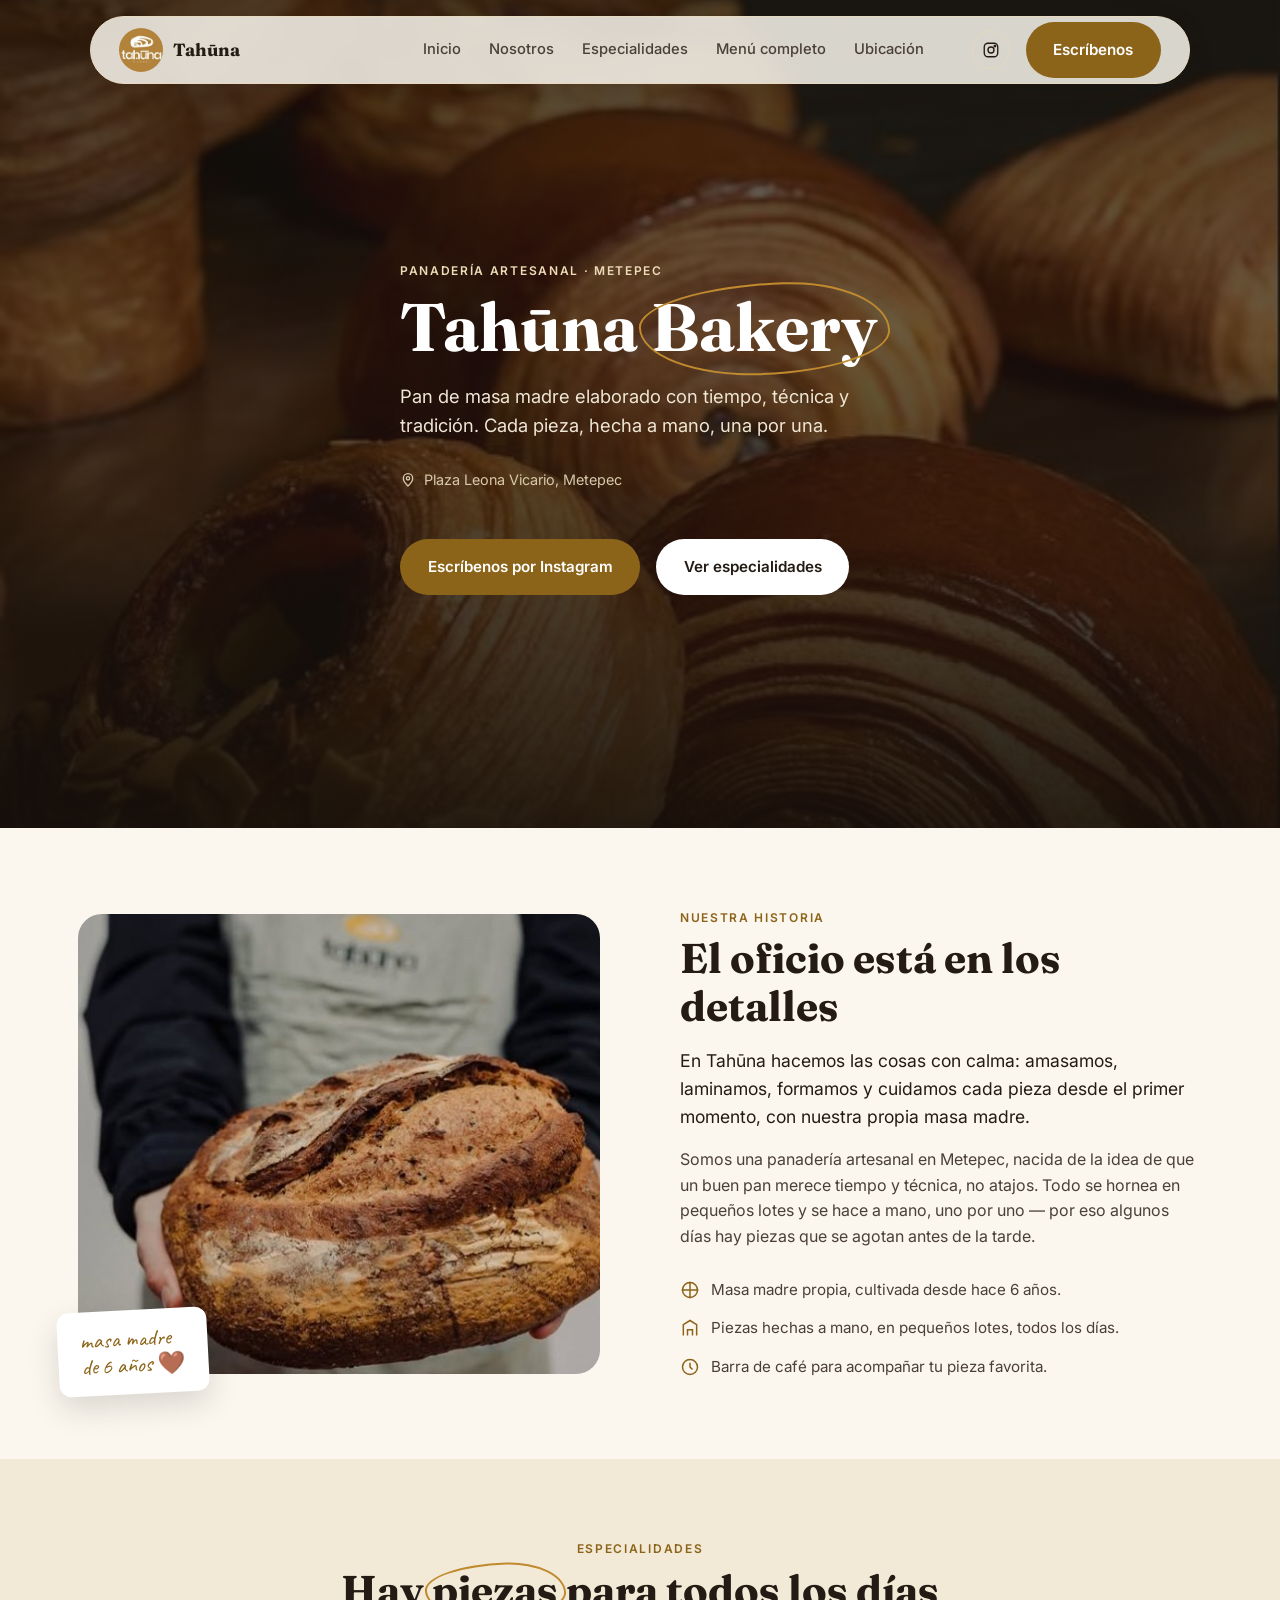
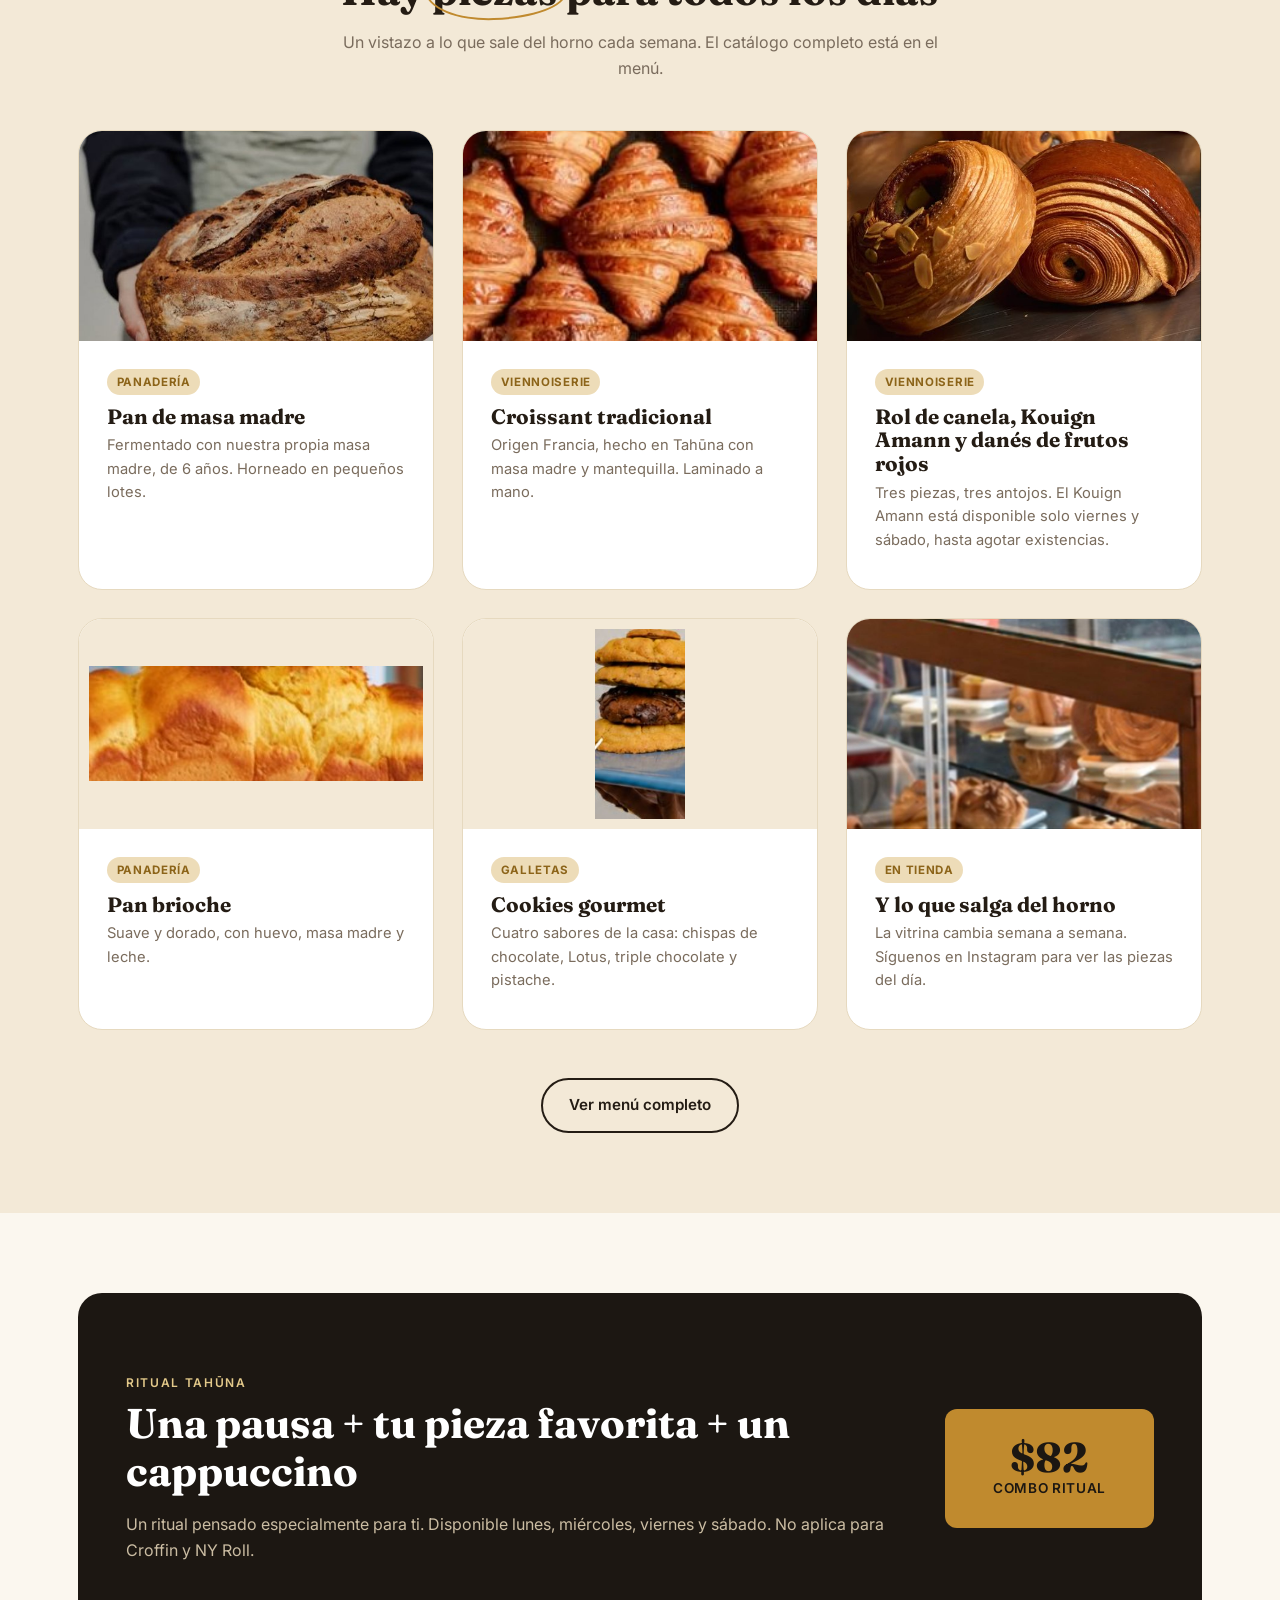
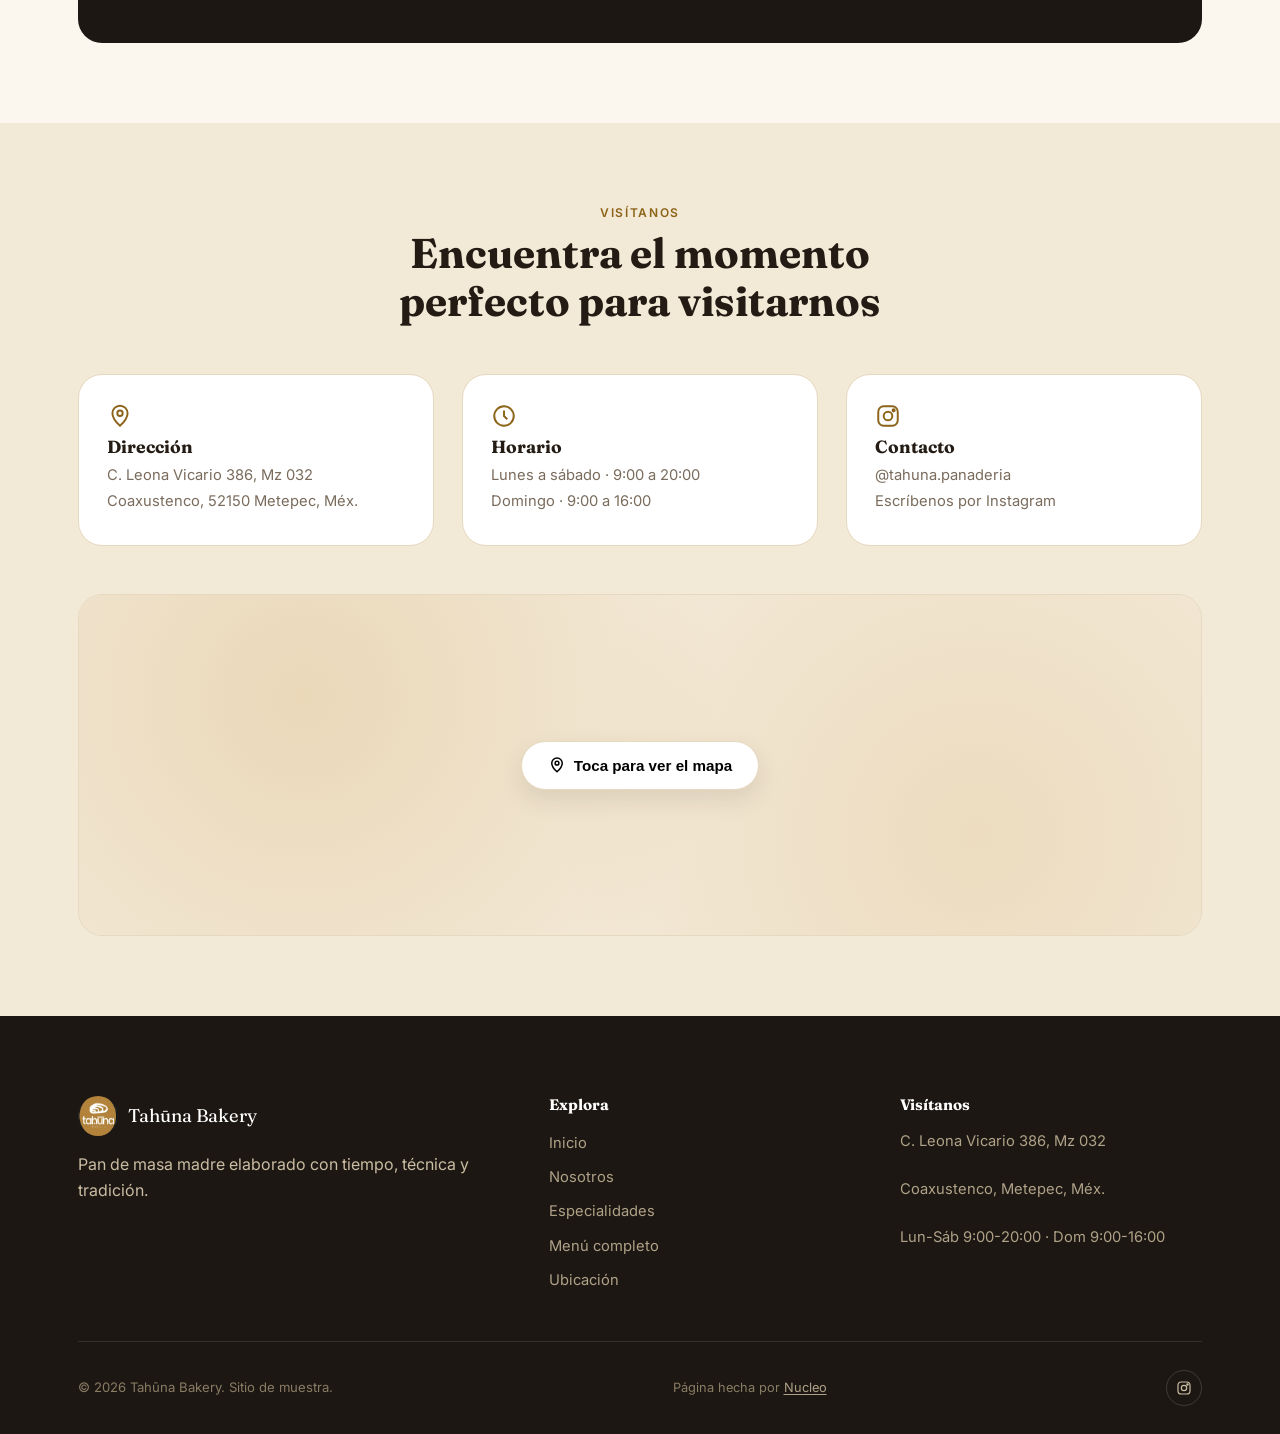
==== commit 290705c4: "Agrega crédito 'Página hecha por Nucleo' en el pie Co-Authored-By: Claude Sonnet 5.5 <noreply@anthro" ====
--- a/index.html
+++ b/index.html
@@ -324,6 +324,7 @@
       </div>
       <div class="footer-bottom">
         <span>© 2026 Tahūna Bakery. Sitio de muestra.</span>
+        <span class="footer-credito">Página hecha por <a href="https://nucleoia.com.mx" target="_blank" rel="noopener">Nucleo</a></span>
         <div class="footer-social">
           <a href="https://www.instagram.com/tahuna.panaderia/" target="_blank" rel="noopener" aria-label="Instagram">
             <svg viewBox="0 0 24 24" fill="none" stroke="currentColor" stroke-width="1.8"><rect x="3" y="3" width="18" height="18" rx="5"/><circle cx="12" cy="12" r="4"/><circle cx="17.2" cy="6.8" r="1"/></svg>
--- a/style.css
+++ b/style.css
@@ -612,3 +612,10 @@
   .brand span { display: none; }
   h2 { font-size: 1.6rem; }
 }
+
+/* Crédito de Nucleo: obligatorio en todo sitio (demo o vendido); solo se quita si Luis lo indica para ese cliente. */
+.footer-credito { font-size: 0.8rem; margin-top: 0.5rem; }
+.footer-credito a { color: inherit; text-decoration: underline; text-underline-offset: 2px; }
+.footer-credito a:hover { opacity: 0.8; }
+.footer-bottom .footer-credito { margin: 0; }
+.footer-credito a { color: #b0a288; } /* más claro que el © del pie: pasa contraste AA */
